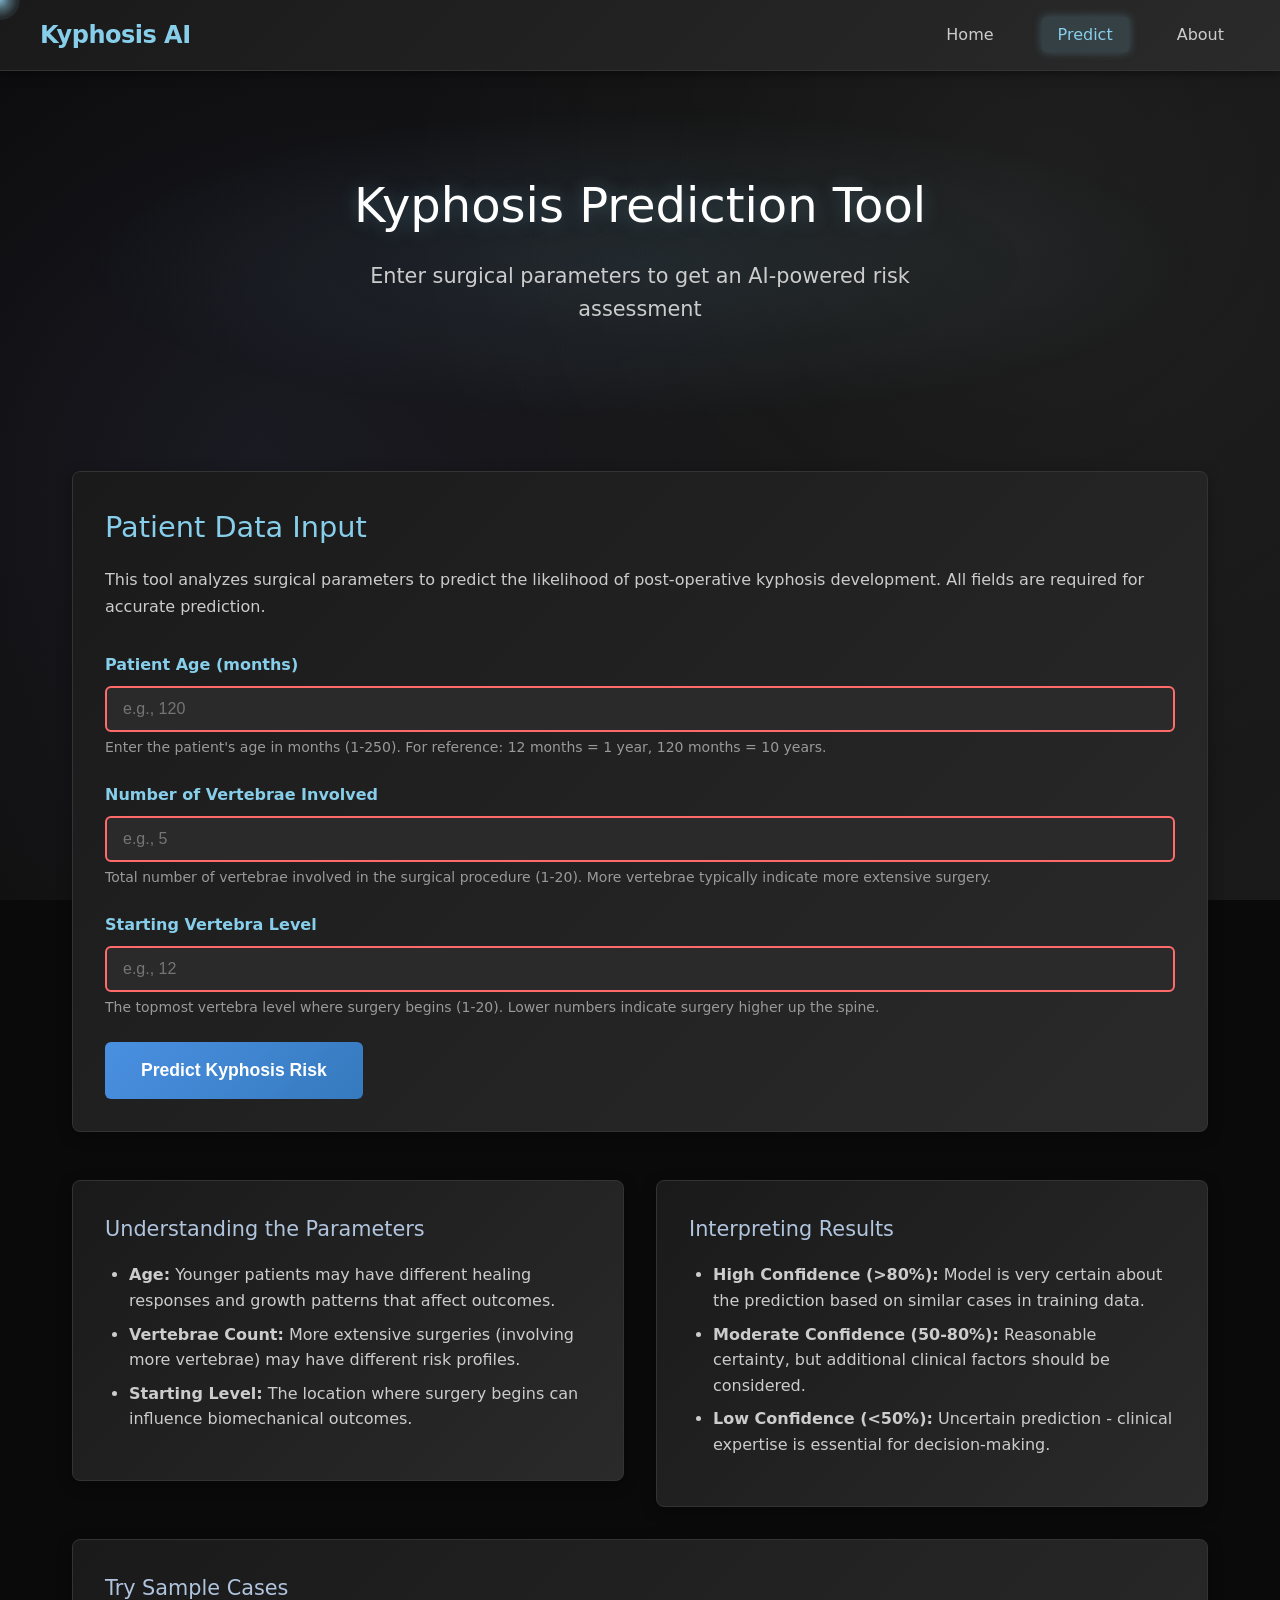
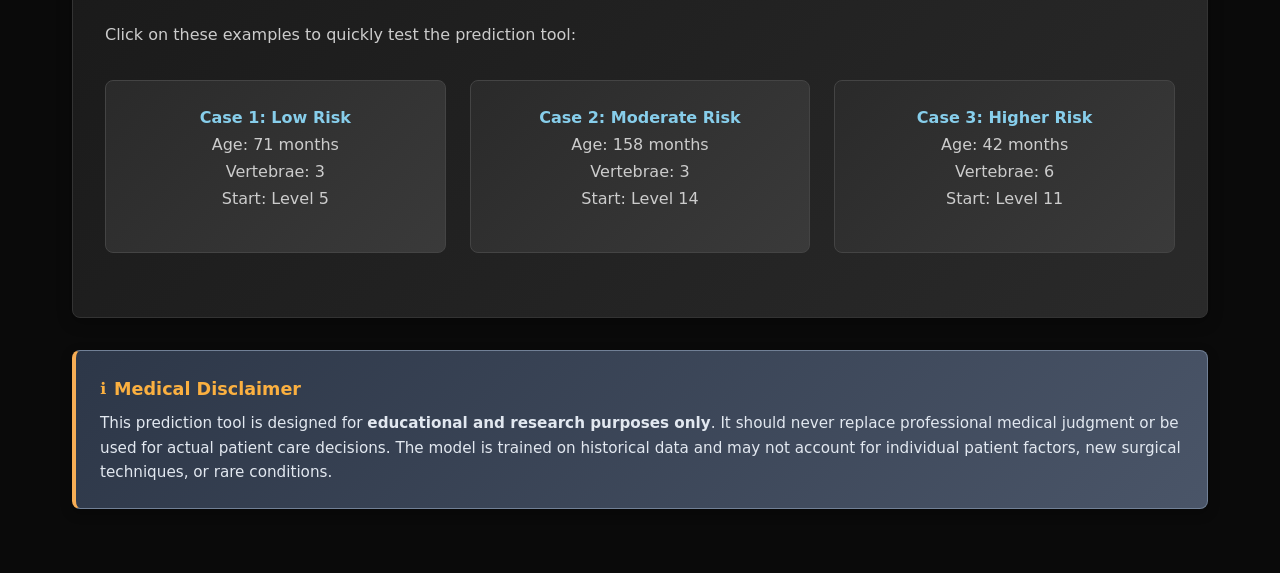
==== frontend/predict.html @ 108f8474 "Add prediction tool page" ====
<!DOCTYPE html>
<html lang="en">
<head>
    <meta charset="UTF-8">
    <meta name="viewport" content="width=device-width, initial-scale=1.0">
    <title>Kyphosis Prediction Tool - AI Medical Assessment</title>
    <link rel="stylesheet" href="style.css">
    <meta name="description" content="Use our AI-powered tool to predict kyphosis risk based on surgical parameters for educational purposes.">
</head>
<body>
    <!-- Navigation Bar -->
    <nav class="navbar">
        <div class="nav-container">
            <a href="index.html" class="nav-brand">Kyphosis AI</a>
            <ul class="nav-links">
                <li><a href="index.html">Home</a></li>
                <li><a href="predict.html">Predict</a></li>
                <li><a href="about.html">About</a></li>
            </ul>
            <div class="nav-toggle">
                <span></span>
                <span></span>
                <span></span>
            </div>
        </div>
    </nav>

    <!-- Main Content -->
    <div class="container">
        <!-- Hero Section -->
        <section class="hero">
            <h1>Kyphosis Prediction Tool</h1>
            <p>Enter surgical parameters to get an AI-powered risk assessment</p>
        </section>

        <!-- Prediction Form -->
        <section class="card">
            <h2>Patient Data Input</h2>
            <p style="color: #ccc; margin-bottom: 2rem;">
                This tool analyzes surgical parameters to predict the likelihood of post-operative kyphosis development.
                All fields are required for accurate prediction.
            </p>

            <form id="prediction-form">
                <div class="form-group">
                    <label for="age">Patient Age (months)</label>
                    <input 
                        type="number" 
                        id="age" 
                        name="age" 
                        required 
                        min="1" 
                        max="250"
                        placeholder="e.g., 120"
                    >
                    <small>Enter the patient's age in months (1-250). For reference: 12 months = 1 year, 120 months = 10 years.</small>
                    <div class="error-message" id="age-error"></div>
                </div>

                <div class="form-group">
                    <label for="number">Number of Vertebrae Involved</label>
                    <input 
                        type="number" 
                        id="number" 
                        name="number" 
                        required 
                        min="1" 
                        max="20"
                        placeholder="e.g., 5"
                    >
                    <small>Total number of vertebrae involved in the surgical procedure (1-20). More vertebrae typically indicate more extensive surgery.</small>
                    <div class="error-message" id="number-error"></div>
                </div>

                <div class="form-group">
                    <label for="start">Starting Vertebra Level</label>
                    <input 
                        type="number" 
                        id="start" 
                        name="start" 
                        required 
                        min="1" 
                        max="20"
                        placeholder="e.g., 12"
                    >
                    <small>The topmost vertebra level where surgery begins (1-20). Lower numbers indicate surgery higher up the spine.</small>
                    <div class="error-message" id="start-error"></div>
                </div>

                <button type="submit" id="predict-btn" class="btn btn-large">
                    <span class="btn-text">Predict Kyphosis Risk</span>
                </button>
            </form>
        </section>

        <!-- Results Section -->
        <section id="results-section" style="display: none;">
            <div class="result-card" id="result-card">
                <div class="result-text" id="result-text">
                    <!-- Result will be populated by JavaScript -->
                </div>
                
                <div class="confidence-bar">
                    <div class="confidence-fill" id="confidence-fill"></div>
                </div>
                <div class="confidence-text" id="confidence-text">
                    <!-- Confidence will be populated by JavaScript -->
                </div>
                
                <p style="margin-top: 2rem; color: #ccc; font-size: 0.95rem; line-height: 1.6;">
                    <strong>Important:</strong> This is a statistical estimate based on a machine learning model 
                    trained on historical surgical data. It should not be used for actual medical diagnosis or 
                    treatment decisions. Always consult with qualified healthcare professionals.
                </p>
                
                <button type="button" id="reset-btn" class="btn btn-secondary" style="margin-top: 1rem;">
                    Make Another Prediction
                </button>
            </div>
        </section>

        <!-- Information Cards -->
        <div class="two-column" style="margin-top: 3rem;">
            <section class="card">
                <h3>Understanding the Parameters</h3>
                <ul>
                    <li><strong>Age:</strong> Younger patients may have different healing responses and growth patterns that affect outcomes.</li>
                    <li><strong>Vertebrae Count:</strong> More extensive surgeries (involving more vertebrae) may have different risk profiles.</li>
                    <li><strong>Starting Level:</strong> The location where surgery begins can influence biomechanical outcomes.</li>
                </ul>
            </section>

            <section class="card">
                <h3>Interpreting Results</h3>
                <ul>
                    <li><strong>High Confidence (>80%):</strong> Model is very certain about the prediction based on similar cases in training data.</li>
                    <li><strong>Moderate Confidence (50-80%):</strong> Reasonable certainty, but additional clinical factors should be considered.</li>
                    <li><strong>Low Confidence (<50%):</strong> Uncertain prediction - clinical expertise is essential for decision-making.</li>
                </ul>
            </section>
        </div>

        <!-- Sample Cases -->
        <section class="card">
            <h3>Try Sample Cases</h3>
            <p style="color: #ccc; margin-bottom: 1rem;">Click on these examples to quickly test the prediction tool:</p>
            
            <div class="tech-grid">
                <div class="tech-card sample-case" style="cursor: pointer;" 
                     data-age="71" data-number="3" data-start="5">
                    <h4 style="color: #87ceeb;">Case 1: Low Risk</h4>
                    <p>Age: 71 months<br>Vertebrae: 3<br>Start: Level 5</p>
                </div>
                
                <div class="tech-card sample-case" style="cursor: pointer;" 
                     data-age="158" data-number="3" data-start="14">
                    <h4 style="color: #87ceeb;">Case 2: Moderate Risk</h4>
                    <p>Age: 158 months<br>Vertebrae: 3<br>Start: Level 14</p>
                </div>
                
                <div class="tech-card sample-case" style="cursor: pointer;" 
                     data-age="42" data-number="6" data-start="11">
                    <h4 style="color: #87ceeb;">Case 3: Higher Risk</h4>
                    <p>Age: 42 months<br>Vertebrae: 6<br>Start: Level 11</p>
                </div>
            </div>
        </section>

        <!-- Medical Disclaimer -->
        <section class="disclaimer">
            <h3>Medical Disclaimer</h3>
            <p>
                This prediction tool is designed for <strong>educational and research purposes only</strong>. 
                It should never replace professional medical judgment or be used for actual patient care decisions. 
                The model is trained on historical data and may not account for individual patient factors, 
                new surgical techniques, or rare conditions.
            </p>
        </section>
    </div>

    <!-- Error Container -->
    <div id="error-container" style="display: none;"></div>
    <div id="network-error" style="display: none;"></div>

    <script src="script.js"></script>
    <script>
        // Page-specific JavaScript for Predict page
        function initPredictPage() {
            const form = document.getElementById('prediction-form');
            const predictBtn = document.getElementById('predict-btn');
            const resetBtn = document.getElementById('reset-btn');
            const resultsSection = document.getElementById('results-section');
            const resultCard = document.getElementById('result-card');
            const resultText = document.getElementById('result-text');
            
            // Form submission
            form.addEventListener('submit', handleFormSubmit);
            
            // Reset functionality
            resetBtn.addEventListener('click', resetForm);
            
            // Sample case clicks
            document.querySelectorAll('.sample-case').forEach(card => {
                card.addEventListener('click', () => {
                    const age = card.dataset.age;
                    const number = card.dataset.number;
                    const start = card.dataset.start;
                    
                    document.getElementById('age').value = age;
                    document.getElementById('number').value = number;
                    document.getElementById('start').value = start;
                    
                    // Clear any existing errors
                    clearErrors();
                });
            });
            
            // Real-time validation
            addInputValidation();
            
            console.log('Predict page initialized');
        }

        async function handleFormSubmit(event) {
            event.preventDefault();
            console.log('Form submitted');
            
            // Clear previous errors
            clearErrors();
            hideError();
            
            // Get form data
            const formData = {
                age: parseInt(document.getElementById('age').value),
                number: parseInt(document.getElementById('number').value),
                start: parseInt(document.getElementById('start').value)
            };
            
            console.log('Form data:', formData);
            
            // Validate input
            if (!validateFormData(formData)) {
                console.log('Form validation failed');
                return;
            }
            
            // Show loading state
            const resultsSection = document.getElementById('results-section');
            setButtonLoading(document.getElementById('predict-btn'), true);
            resultsSection.style.display = 'none';
            
            try {
                // Make prediction
                console.log('Making prediction...');
                const result = await makePrediction(formData);
                console.log('Prediction successful:', result);
                
                // Display result
                displayPredictionResult(result);
                
            } catch (error) {
                console.error('Prediction error:', error);
                displayError(error.message);
            } finally {
                setButtonLoading(document.getElementById('predict-btn'), false);
            }
        }

        function validateFormData(data) {
            let isValid = true;
            
            // Age validation
            const ageError = validateInput(data.age, 1, 250, 'Age');
            if (ageError) {
                showFieldError('age', ageError);
                isValid = false;
            }
            
            // Number validation
            const numberError = validateInput(data.number, 1, 20, 'Number of vertebrae');
            if (numberError) {
                showFieldError('number', numberError);
                isValid = false;
            }
            
            // Start validation
            const startError = validateInput(data.start, 1, 20, 'Starting vertebra level');
            if (startError) {
                showFieldError('start', startError);
                isValid = false;
            }
            
            return isValid;
        }

        function showFieldError(fieldName, message) {
            const errorElement = document.getElementById(`${fieldName}-error`);
            const inputElement = document.getElementById(fieldName);
            
            if (errorElement) {
                errorElement.textContent = message;
                errorElement.style.display = 'block';
            }
            
            if (inputElement) {
                inputElement.style.borderColor = '#ff6b6b';
            }
        }

        function clearErrors() {
            ['age', 'number', 'start'].forEach(fieldName => {
                const errorElement = document.getElementById(`${fieldName}-error`);
                const inputElement = document.getElementById(fieldName);
                
                if (errorElement) {
                    errorElement.style.display = 'none';
                }
                
                if (inputElement) {
                    inputElement.style.borderColor = '#444';
                }
            });
        }

        function displayPredictionResult(result) {
            console.log('Displaying prediction result:', result);
            
            const { prediction, confidence } = result;
            const resultsSection = document.getElementById('results-section');
            const resultCard = document.getElementById('result-card');
            const resultText = document.getElementById('result-text');
            
            console.log('Elements found:', {
                resultsSection: !!resultsSection,
                resultCard: !!resultCard,
                resultText: !!resultText
            });
            
            // Update result text and styling
            if (prediction === 'present') {
                resultText.textContent = 'Kyphosis Likely Present';
                resultCard.className = 'result-card positive';
            } else {
                resultText.textContent = 'Kyphosis Likely Absent';
                resultCard.className = 'result-card negative';
            }
            
            console.log('Updated result text to:', resultText.textContent);
            console.log('Updated result card class to:', resultCard.className);
            
            // Show results section
            resultsSection.style.display = 'block';
            console.log('Results section display set to:', resultsSection.style.display);
            
            // Animate confidence bar
            animateConfidenceBar(confidence);
            
            // Scroll to results
            scrollToElement('results-section');
        }

        function resetForm() {
            document.getElementById('prediction-form').reset();
            document.getElementById('results-section').style.display = 'none';
            clearErrors();
            hideError();
            
            // Focus on first input
            document.getElementById('age').focus();
        }

        function addInputValidation() {
            // Age input validation
            document.getElementById('age').addEventListener('input', function() {
                validateSingleInput(this, 1, 250, 'age');
            });
            
            // Number input validation
            document.getElementById('number').addEventListener('input', function() {
                validateSingleInput(this, 1, 20, 'number');
            });
            
            // Start input validation
            document.getElementById('start').addEventListener('input', function() {
                validateSingleInput(this, 1, 20, 'start');
            });
        }

        function validateSingleInput(input, min, max, fieldName) {
            const value = parseInt(input.value);
            const errorElement = document.getElementById(`${fieldName}-error`);
            
            if (input.value && (isNaN(value) || value < min || value > max)) {
                input.style.borderColor = '#ff6b6b';
                if (errorElement) {
                    errorElement.textContent = `Must be between ${min} and ${max}`;
                    errorElement.style.display = 'block';
                }
            } else {
                input.style.borderColor = '#444';
                if (errorElement) {
                    errorElement.style.display = 'none';
                }
            }
        }
    </script>
</body>
</html>
---- frontend/style.css ----
/* X-ray Inspired Dark Theme - Shared Styles */
* {
    margin: 0;
    padding: 0;
    box-sizing: border-box;
}

body {
    font-family: 'Segoe UI', system-ui, -apple-system, sans-serif;
    line-height: 1.6;
    color: #e8e8e8;
    background: #0a0a0a;
    background-image: 
        radial-gradient(circle at 20% 50%, rgba(120, 119, 198, 0.1) 0%, transparent 50%),
        radial-gradient(circle at 80% 20%, rgba(255, 255, 255, 0.05) 0%, transparent 50%),
        linear-gradient(135deg, #0a0a0a 0%, #1a1a1a 100%);
    min-height: 100vh;
    background-attachment: fixed;
    cursor: none; /* Hide default cursor for custom cursor */
    overflow-x: hidden;
}

/* Custom Cursor Glow Effect */
.cursor-glow {
    position: fixed;
    width: 40px;
    height: 40px;
    background: radial-gradient(
        circle,
        rgba(135, 206, 235, 0.8) 0%,
        rgba(135, 206, 235, 0.4) 30%,
        rgba(135, 206, 235, 0.1) 60%,
        transparent 100%
    );
    border-radius: 50%;
    pointer-events: none;
    z-index: 9999;
    transition: transform 0.1s ease-out;
    mix-blend-mode: screen;
}

/* Animated Stars Background */
.stars-container {
    position: fixed;
    top: 0;
    left: 0;
    width: 100%;
    height: 100%;
    pointer-events: none;
    z-index: -1;
    overflow: hidden;
}

.star {
    position: absolute;
    background: #87ceeb;
    border-radius: 50%;
    animation: twinkle 3s infinite ease-in-out;
    opacity: 0;
}

.star:nth-child(odd) {
    animation-delay: 1s;
    background: rgba(255, 255, 255, 0.8);
}

.star:nth-child(3n) {
    animation-delay: 2s;
    background: rgba(176, 196, 222, 0.6);
}

@keyframes twinkle {
    0%, 100% { 
        opacity: 0; 
        transform: scale(0.5);
    }
    50% { 
        opacity: 1; 
        transform: scale(1);
    }
}

/* Shooting stars */
.shooting-star {
    position: absolute;
    height: 1px;
    background: linear-gradient(90deg, transparent, #87ceeb, transparent);
    animation: shoot 8s linear infinite;
    opacity: 0;
}

@keyframes shoot {
    0% {
        opacity: 0;
        transform: translateX(-100px) translateY(100px);
    }
    10% {
        opacity: 1;
    }
    90% {
        opacity: 1;
    }
    100% {
        opacity: 0;
        transform: translateX(100vw) translateY(-100px);
    }
}

/* Navigation Bar */
.navbar {
    background: linear-gradient(135deg, #1a1a1a 0%, #2a2a2a 100%);
    border-bottom: 1px solid #333;
    padding: 1rem 2rem;
    position: sticky;
    top: 0;
    z-index: 100;
    box-shadow: 0 2px 10px rgba(0, 0, 0, 0.5);
}

.nav-container {
    max-width: 1200px;
    margin: 0 auto;
    display: flex;
    justify-content: space-between;
    align-items: center;
}

.nav-brand {
    font-size: 1.5rem;
    font-weight: 600;
    color: #87ceeb;
    text-decoration: none;
    letter-spacing: -0.5px;
}

.nav-links {
    display: flex;
    list-style: none;
    gap: 2rem;
}

.nav-links a {
    color: #ccc;
    text-decoration: none;
    font-weight: 500;
    padding: 0.5rem 1rem;
    border-radius: 4px;
    transition: all 0.3s ease;
    position: relative;
}

.nav-links a:hover {
    color: #87ceeb;
    background: rgba(135, 206, 235, 0.1);
}

.nav-links a.active {
    color: #87ceeb;
    background: rgba(135, 206, 235, 0.15);
    box-shadow: 0 0 10px rgba(135, 206, 235, 0.3);
}

/* Mobile Navigation */
.nav-toggle {
    display: none;
    flex-direction: column;
    cursor: pointer;
}

.nav-toggle span {
    width: 25px;
    height: 3px;
    background: #ccc;
    margin: 3px 0;
    transition: 0.3s;
}

/* Main Container */
.container {
    max-width: 1200px;
    margin: 0 auto;
    padding: 2rem;
}

/* Hero Section */
.hero {
    text-align: center;
    padding: 4rem 2rem;
    background: radial-gradient(ellipse at center, rgba(135, 206, 235, 0.1) 0%, transparent 70%);
    border-radius: 12px;
    margin-bottom: 3rem;
}

.hero h1 {
    font-size: 3rem;
    font-weight: 300;
    color: #ffffff;
    margin-bottom: 1rem;
    text-shadow: 0 0 20px rgba(135, 206, 235, 0.3);
}

.hero p {
    font-size: 1.3rem;
    color: #ccc;
    margin-bottom: 2rem;
    max-width: 600px;
    margin-left: auto;
    margin-right: auto;
}

/* Cards */
.card {
    background: linear-gradient(135deg, #1a1a1a 0%, #2a2a2a 100%);
    border: 1px solid #333;
    border-radius: 8px;
    padding: 2rem;
    margin-bottom: 2rem;
    box-shadow: 0 4px 15px rgba(0, 0, 0, 0.3);
    transition: all 0.3s ease;
}

.card:hover {
    border-color: #555;
    box-shadow: 0 8px 25px rgba(0, 0, 0, 0.4);
    transform: translateY(-2px);
}

.card h2 {
    color: #87ceeb;
    margin-bottom: 1rem;
    font-size: 1.8rem;
    font-weight: 500;
}

.card h3 {
    color: #b0c4de;
    margin-bottom: 1rem;
    font-size: 1.3rem;
    font-weight: 500;
}

.card p {
    color: #ccc;
    line-height: 1.7;
    margin-bottom: 1rem;
}

.card ul {
    color: #ccc;
    padding-left: 1.5rem;
    margin-bottom: 1rem;
}

.card li {
    margin-bottom: 0.5rem;
}

/* Images */
.medical-image {
    width: 100%;
    max-width: 400px;
    height: auto;
    border-radius: 8px;
    border: 1px solid #333;
    margin: 1rem 0;
    box-shadow: 0 4px 15px rgba(0, 0, 0, 0.3);
}

.image-grid {
    display: grid;
    grid-template-columns: repeat(auto-fit, minmax(300px, 1fr));
    gap: 2rem;
    margin: 2rem 0;
}

/* Forms */
.form-group {
    margin-bottom: 1.5rem;
}

.form-group label {
    display: block;
    color: #87ceeb;
    font-weight: 600;
    margin-bottom: 0.5rem;
    font-size: 1rem;
}

.form-group input {
    width: 100%;
    padding: 12px 16px;
    background: #2a2a2a;
    border: 2px solid #444;
    border-radius: 6px;
    color: #e8e8e8;
    font-size: 1rem;
    transition: all 0.3s ease;
}

.form-group input:focus {
    outline: none;
    border-color: #87ceeb;
    box-shadow: 0 0 0 3px rgba(135, 206, 235, 0.2);
    background: #333;
}

.form-group input:invalid {
    border-color: #ff6b6b;
}

.form-group small {
    display: block;
    margin-top: 0.25rem;
    color: #999;
    font-size: 0.875rem;
}

.error-message {
    color: #ff6b6b;
    font-size: 0.875rem;
    margin-top: 0.25rem;
}

/* Buttons */
.btn {
    display: inline-block;
    padding: 14px 28px;
    background: linear-gradient(135deg, #4a90e2 0%, #357abd 100%);
    color: white;
    text-decoration: none;
    border: none;
    border-radius: 6px;
    font-size: 1rem;
    font-weight: 600;
    cursor: pointer;
    transition: all 0.3s ease;
    position: relative;
    overflow: hidden;
}

.btn:hover {
    background: linear-gradient(135deg, #357abd 0%, #2968a3 100%);
    transform: translateY(-2px);
    box-shadow: 0 8px 25px rgba(74, 144, 226, 0.3);
}

.btn:active {
    transform: translateY(0);
}

.btn:disabled {
    opacity: 0.6;
    cursor: not-allowed;
    transform: none;
    box-shadow: none;
}

.btn-secondary {
    background: linear-gradient(135deg, #666 0%, #555 100%);
}

.btn-secondary:hover {
    background: linear-gradient(135deg, #777 0%, #666 100%);
    box-shadow: 0 8px 25px rgba(102, 102, 102, 0.3);
}

.btn-large {
    padding: 18px 36px;
    font-size: 1.1rem;
}

/* Loading Spinner */
.loading-spinner {
    display: inline-block;
    width: 20px;
    height: 20px;
    border: 2px solid rgba(255, 255, 255, 0.3);
    border-radius: 50%;
    border-top-color: #87ceeb;
    animation: spin 1s linear infinite;
    margin-right: 0.5rem;
}

@keyframes spin {
    to { transform: rotate(360deg); }
}

/* Results */
.result-card {
    background: linear-gradient(135deg, #1e3a8a 0%, #1e40af 100%);
    border: 1px solid #3b82f6;
    border-radius: 8px;
    padding: 2rem;
    text-align: center;
    margin: 2rem 0;
    box-shadow: 0 0 20px rgba(59, 130, 246, 0.3);
}

.result-card.positive {
    background: linear-gradient(135deg, #7f1d1d 0%, #991b1b 100%);
    border-color: #ef4444;
    box-shadow: 0 0 20px rgba(239, 68, 68, 0.3);
}

.result-card.negative {
    background: linear-gradient(135deg, #14532d 0%, #166534 100%);
    border-color: #22c55e;
    box-shadow: 0 0 20px rgba(34, 197, 94, 0.3);
}

.result-text {
    font-size: 1.5rem;
    font-weight: 600;
    margin-bottom: 1rem;
    text-transform: uppercase;
    letter-spacing: 1px;
}

.confidence-bar {
    width: 100%;
    height: 20px;
    background: rgba(0, 0, 0, 0.3);
    border-radius: 10px;
    overflow: hidden;
    margin: 1rem 0;
}

.confidence-fill {
    height: 100%;
    background: linear-gradient(90deg, #87ceeb 0%, #4a90e2 100%);
    border-radius: 10px;
    transition: width 0.8s ease;
    box-shadow: 0 0 10px rgba(135, 206, 235, 0.5);
}

.confidence-text {
    font-size: 1.1rem;
    margin-top: 0.5rem;
    color: #ccc;
}

/* Tech Stack */
.tech-grid {
    display: grid;
    grid-template-columns: repeat(auto-fit, minmax(250px, 1fr));
    gap: 1.5rem;
    margin: 2rem 0;
}

.tech-card {
    background: linear-gradient(135deg, #2a2a2a 0%, #3a3a3a 100%);
    border: 1px solid #444;
    border-radius: 8px;
    padding: 1.5rem;
    text-align: center;
    transition: all 0.3s ease;
}

.tech-card:hover {
    border-color: #87ceeb;
    box-shadow: 0 0 15px rgba(135, 206, 235, 0.2);
}

.tech-icon {
    font-size: 2rem;
    margin-bottom: 1rem;
    color: #87ceeb;
}

/* Metrics Table */
.metrics-table {
    width: 100%;
    border-collapse: collapse;
    margin: 2rem 0;
    background: #1a1a1a;
    border-radius: 8px;
    overflow: hidden;
    box-shadow: 0 4px 15px rgba(0, 0, 0, 0.3);
}

.metrics-table th,
.metrics-table td {
    padding: 1rem;
    text-align: left;
    border-bottom: 1px solid #333;
}

.metrics-table th {
    background: #2a2a2a;
    color: #87ceeb;
    font-weight: 600;
    text-transform: uppercase;
    letter-spacing: 0.5px;
}

.metrics-table td {
    color: #ccc;
    font-weight: 500;
}

.metrics-table tr:hover {
    background: #252525;
}

/* Disclaimer - Informational Style */
.disclaimer {
    background: linear-gradient(135deg, #2d3748 0%, #4a5568 100%);
    border: 1px solid #718096;
    border-left: 4px solid #f6ad55;
    border-radius: 8px;
    padding: 1.5rem;
    margin: 2rem 0;
    box-shadow: 0 4px 12px rgba(0, 0, 0, 0.3);
}

.disclaimer h3 {
    color: #fbb040;
    margin-bottom: 0.5rem;
    font-size: 1.1rem;
    display: flex;
    align-items: center;
    gap: 0.5rem;
}

.disclaimer h3::before {
    content: "ℹ️";
    font-size: 1rem;
}

.disclaimer p {
    color: #e2e8f0;
    font-size: 0.95rem;
    line-height: 1.6;
}

/* Medical attention disclaimer - slightly more prominent */
.medical-attention {
    background: linear-gradient(135deg, #3d4852 0%, #5a6472 100%);
    border-color: #9ca3af;
    border-left-color: #60a5fa;
}

.medical-attention h3 {
    color: #60a5fa;
}

.medical-attention h3::before {
    content: "🩺";
}

/* Grid Layouts */
.two-column {
    display: grid;
    grid-template-columns: 1fr 1fr;
    gap: 2rem;
    align-items: start;
}

.three-column {
    display: grid;
    grid-template-columns: repeat(3, 1fr);
    gap: 2rem;
}

/* Mobile Responsiveness */
@media (max-width: 768px) {
    body {
        cursor: default !important; /* Restore default cursor on mobile */
    }
    
    .cursor-glow {
        display: none; /* Hide custom cursor on mobile */
    }
    
    .nav-links {
        display: none;
        position: absolute;
        top: 100%;
        left: 0;
        right: 0;
        background: #1a1a1a;
        flex-direction: column;
        padding: 1rem;
        border-top: 1px solid #333;
    }

    .nav-links.active {
        display: flex;
    }

    .nav-toggle {
        display: flex;
    }

    .hero h1 {
        font-size: 2rem;
    }

    .hero p {
        font-size: 1.1rem;
    }

    .container {
        padding: 1rem;
    }

    .two-column,
    .three-column {
        grid-template-columns: 1fr;
    }

    .tech-grid {
        grid-template-columns: 1fr;
    }

    .image-grid {
        grid-template-columns: 1fr;
    }
}

@media (max-width: 480px) {
    .navbar {
        padding: 1rem;
    }

    .hero {
        padding: 2rem 1rem;
    }

    .card {
        padding: 1.5rem;
    }

    .btn {
        width: 100%;
        text-align: center;
    }
}

/* Accessibility */
@media (prefers-reduced-motion: reduce) {
    * {
        animation-duration: 0.01ms !important;
        animation-iteration-count: 1 !important;
        transition-duration: 0.01ms !important;
    }
}

/* Focus styles */
button:focus,
input:focus,
a:focus {
    outline: 2px solid #87ceeb;
    outline-offset: 2px;
}

/* Print styles */
@media print {
    body {
        background: white;
        color: black;
    }
    
    .navbar {
        display: none;
    }
    
    .card {
        background: white;
        border: 1px solid #ccc;
        box-shadow: none;
    }
}
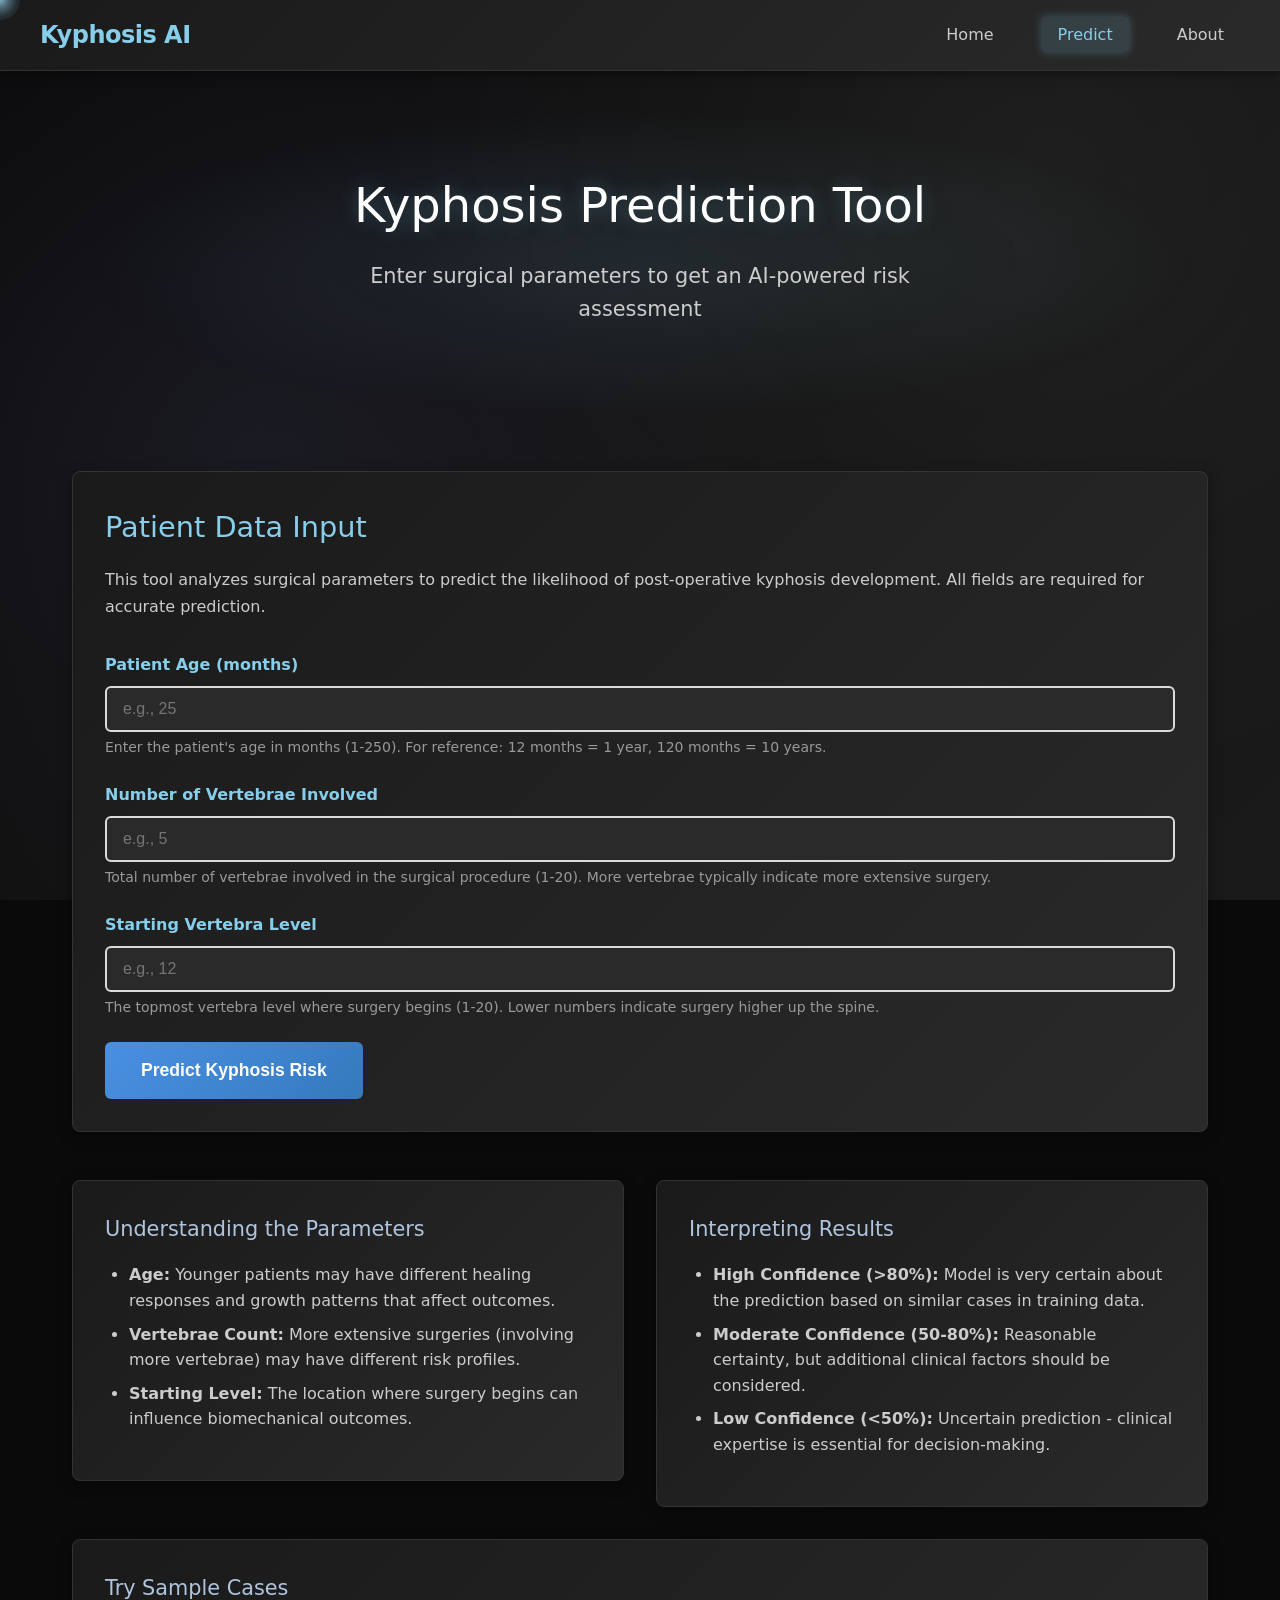
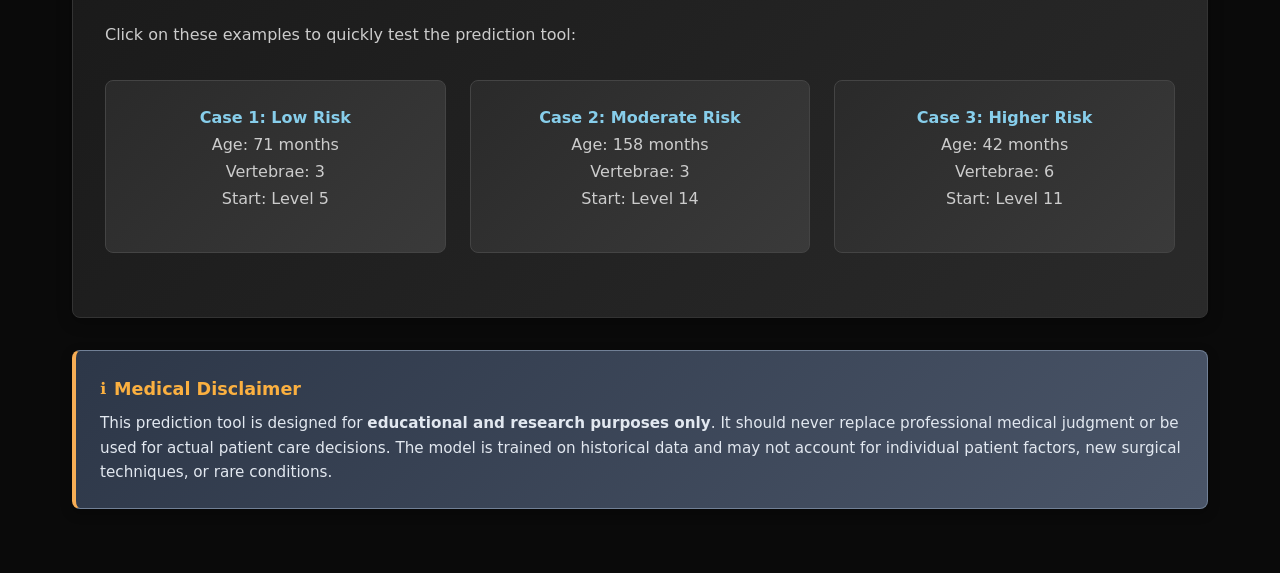
==== commit ae019e17: "Changed done in Frontend" ====
--- a/frontend/predict.html
+++ b/frontend/predict.html
@@ -51,7 +51,7 @@
                         required 
                         min="1" 
                         max="250"
-                        placeholder="e.g., 120"
+                        placeholder="e.g., 25"
                     >
                     <small>Enter the patient's age in months (1-250). For reference: 12 months = 1 year, 120 months = 10 years.</small>
                     <div class="error-message" id="age-error"></div>
--- a/frontend/style.css
+++ b/frontend/style.css
@@ -305,7 +305,7 @@
 }
 
 .form-group input:invalid {
-    border-color: #ff6b6b;
+    border-color: #dadada;
 }
 
 .form-group small {
